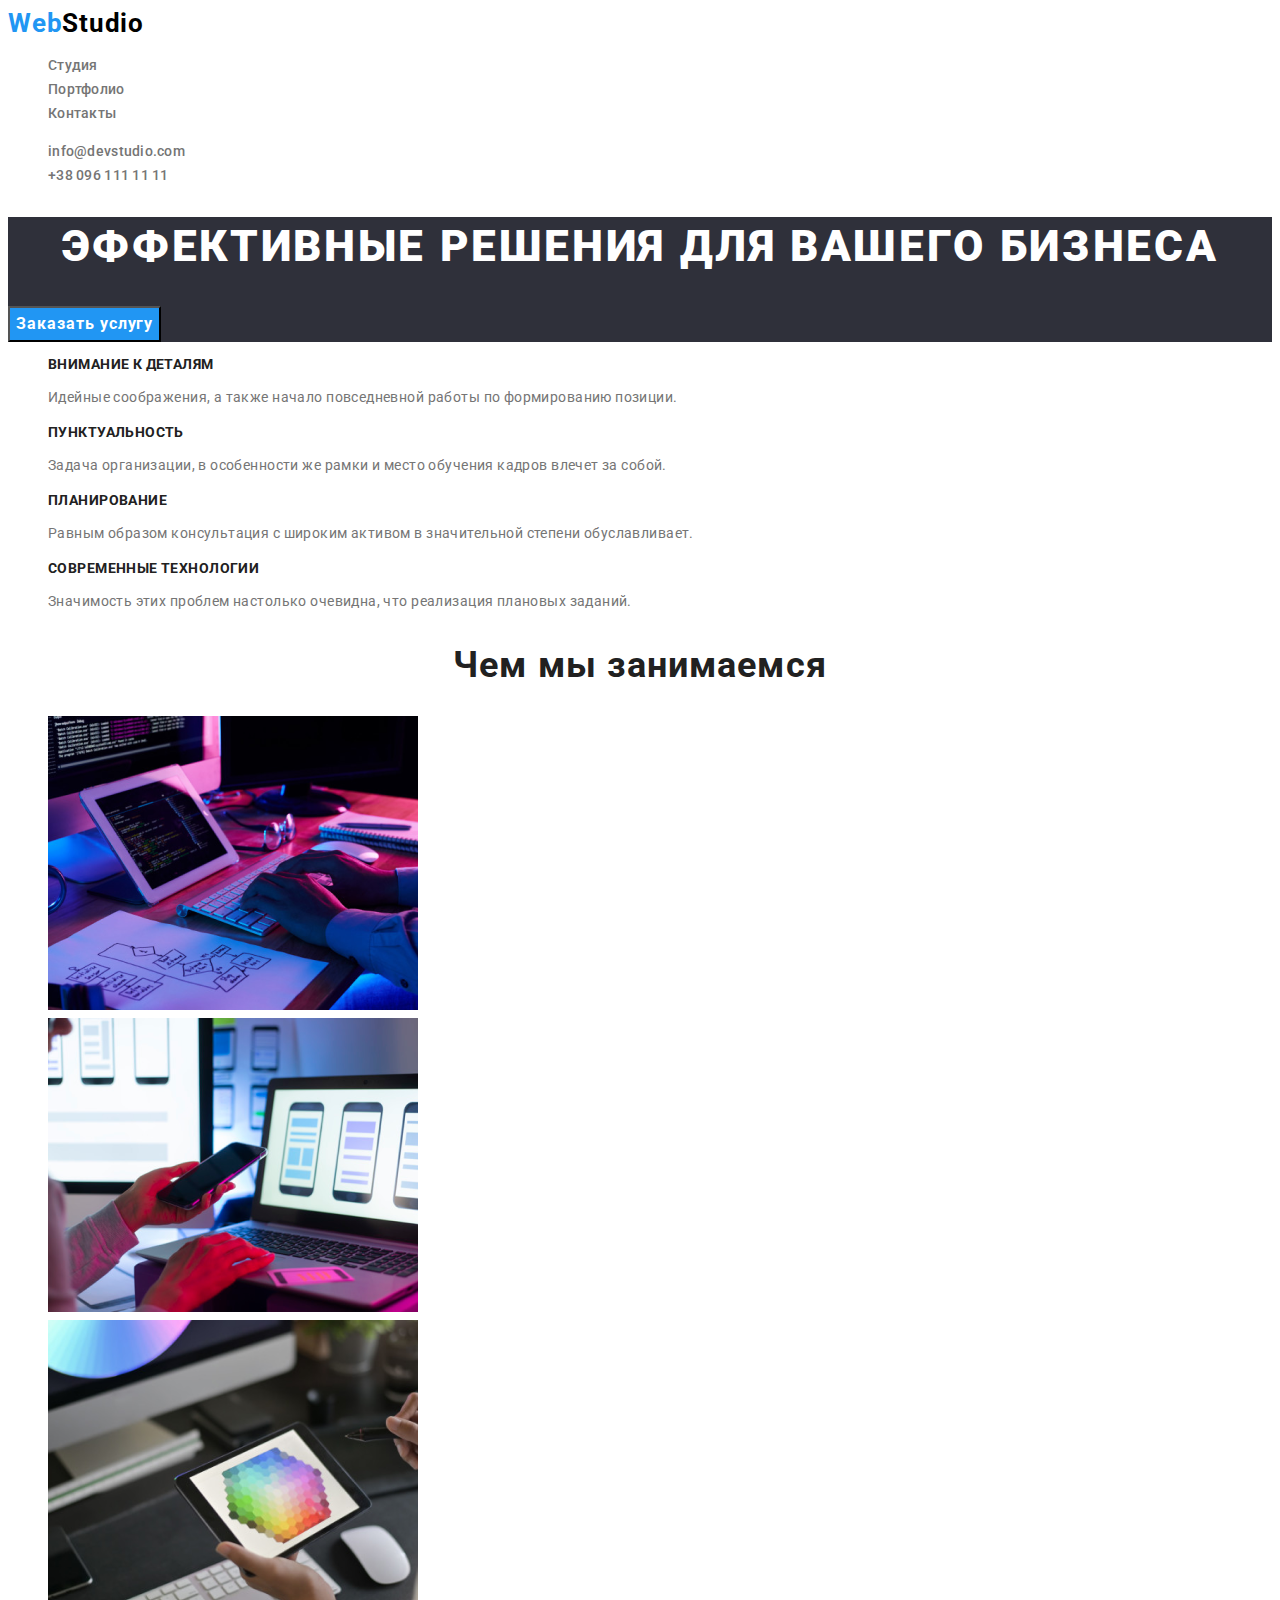
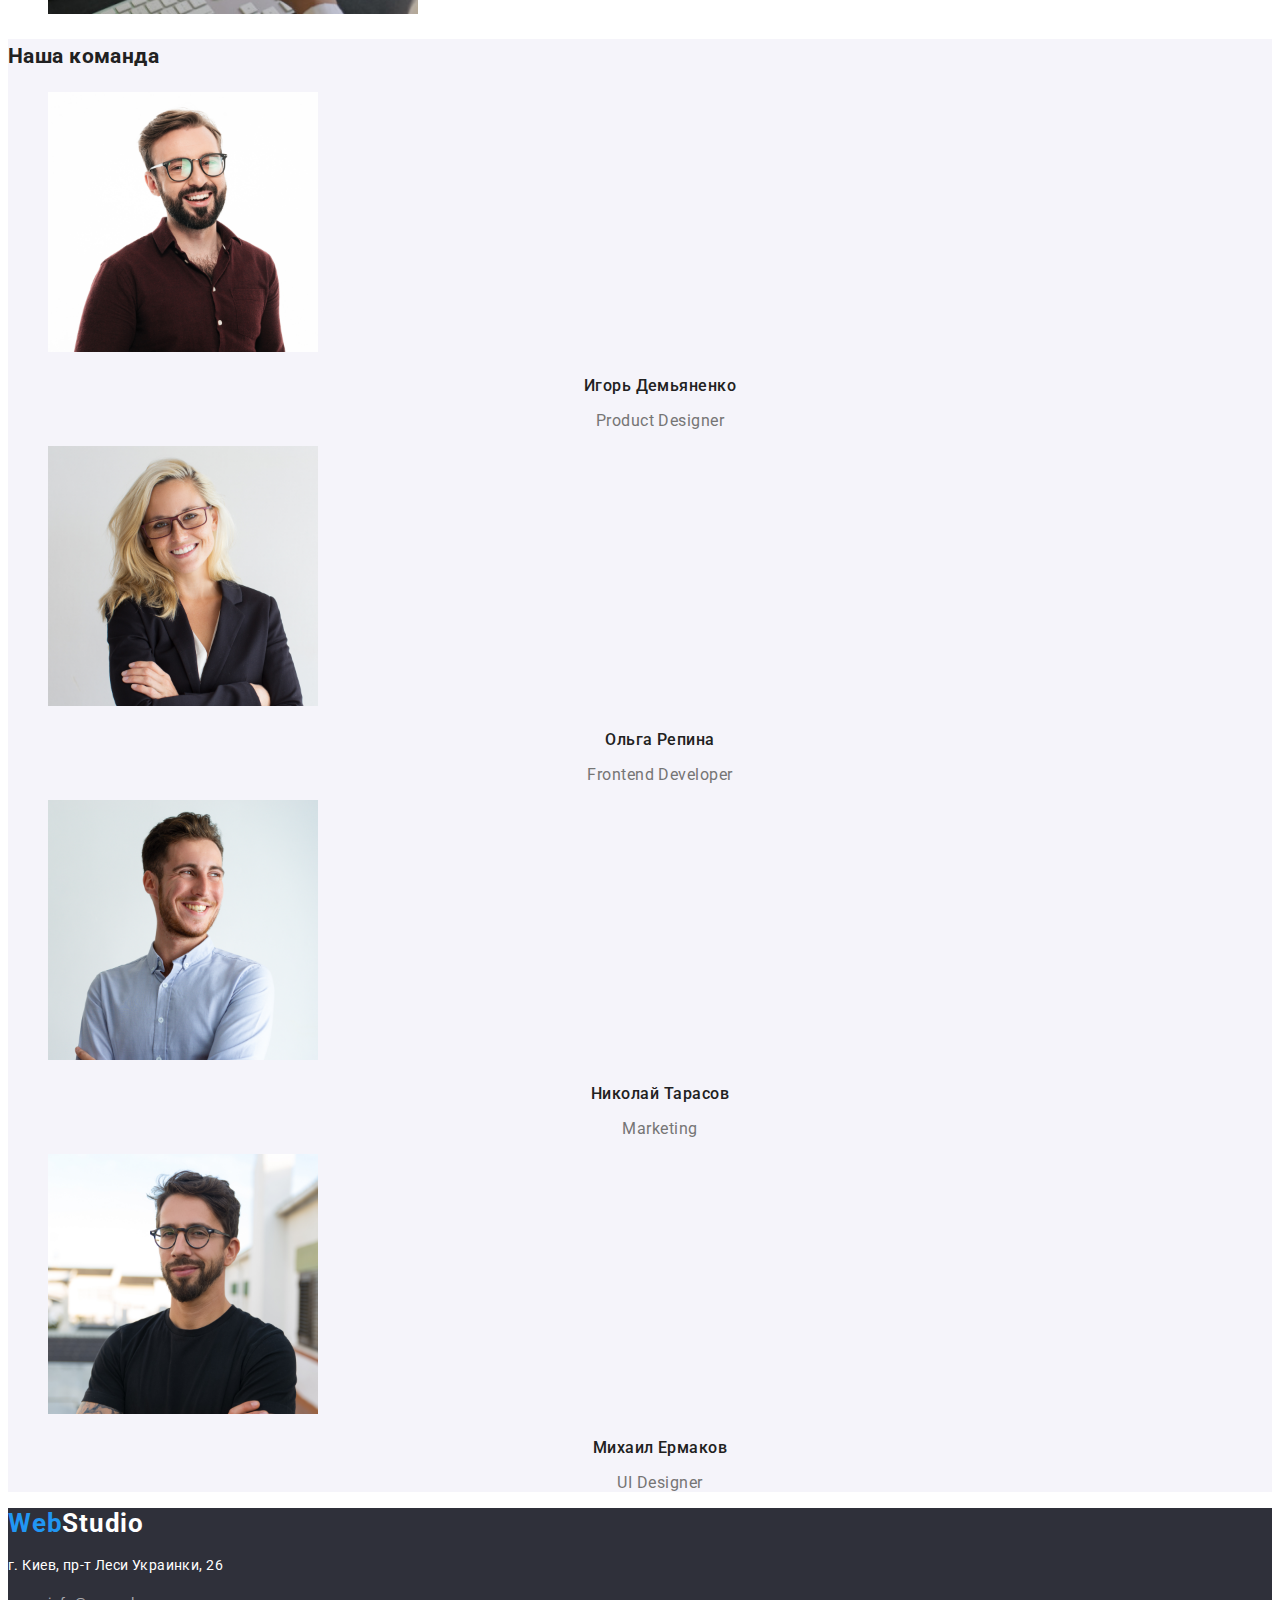
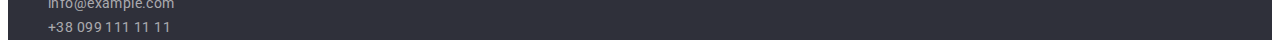
==== index.html @ 18f76f17 "save" ====
<!DOCTYPE html>
<html lang="ru">
<head>
    <meta charset="UTF-8">
    <meta http-equiv="X-UA-Compatible" content="IE=edge">
    <meta name="viewport" content="width=device-width, initial-scale=1.0">
    <title>Document</title>
    <!--Шрифты-->
    <link rel="preconnect" href="https://fonts.googleapis.com">
    <link rel="preconnect" href="https://fonts.gstatic.com" crossorigin>
    <link href="https://fonts.googleapis.com/css2?family=Raleway:wght@500&family=Roboto:wght@400;500;700;900&display=swap"
        rel="stylesheet">
    <!-- Конец шрифтов -->


    <!--Кастомные стили-->
    <link rel="stylesheet" href="./css/styles.css">
</head>

<body>

    <!--Шапка сайта-->
    <header class="header">
 <nav class="header-nav">
     <a class="header-logo link" href="./index.html">Web<span class="logo">Studio</span></a>

<ul class="header-list list header-color">
    <li class="current"><a class="header-link link" href="./index.html" >Студия</a></li>
    <li class=""><a class="header-link link" href="./portfolio.html">Портфолио</a></li>
    <li class=""><a class="header-link link" href="./index.html">Контакты</a></li>
 </ul>
</nav>

<ul class="header-group list">
     <li class=""><a class="header-link link" href="mailto:info@devstudio.com">info@devstudio.com</a></li>
     <li class=""><a class="header-contact link" href="tel:+380961111111">+38 096 111 11 11</a></li>
</ul>

    </header>



    <main>
        <!--Герой-->
<section class="hero">
    <h1 class="uppertitle">Эффективные решения для вашего бизнеса</h1>
    <button class="hero-btn btn" type="button">Заказать услугу</button>
      
</section>

    <!--Преимущества-->
<section class="benefits">
    <h2 class="hidden">Преимущества</h2>
    <ul class="list">
    
        <li>
        <h3 class="benefits-about">Внимание к деталям</h3>
                <p class="benefits-description">Идейные соображения, а также начало повседневной работы по формированию позиции.</p>
        
        </li>

        <li>
        <h3 class="benefits-about">Пунктуальность</h3>

            <p class="benefits-description">Задача организации, в особенности же рамки и место обучения кадров влечет за собой.</p>

        </li>
    
        <li>
        <h3 class="benefits-about">Планирование</h3>
        <p class="benefits-description">Равным образом консультация с широким активом в значительной степени обуславливает.</p>
    </li>

    <li>
        <h3 class="benefits-about">Современные технологии</h3>
        <p class="benefits-description">Значимость этих проблем настолько очевидна, что реализация плановых заданий.</p>
    </li>
    </ul>
</section>

<!--Чем занимаются-->
<section class="about">
    <h2 class="about-us">Чем мы занимаемся</h2>

<ul class="list"> 
    <li>
        <img class="about-img" src="./images/foto1maket1.png" alt="человек печатает" width="370">
        
    </li>
    <li>
        <img class="about-img" src="./images/foto2maket1.png" alt="рука с телефоном" width="370">
    </li>
    <li>
        <img class="about-img" src="./images/foto3maket1.png" alt="планшет" width="370">
    </li>
</ul>

</section>

<!--Команда-->
<section class="team">
    <h2 class="team-us">Наша команда</h2>

    <ul class="list">
        <li>
            <img class="team-img" src="./images/team1maket1.png" alt="мужчина в коричневой рубашке" width="270">
        <h3 class="team-employees" >Игорь Демьяненко</h3>
        <p class="place-work" lang="en">Product Designer</p>
        </li>

        <li>
            <img class="team-img" src="./images/team2maket1.png" alt="женщина в очках" width="270">
        <h3 class="team-employees" >Ольга Репина</h3>
        <p class="place-work" lang="en">Frontend Developer</p>
        </li>

        <li>
            <img class="team-img" src="./images/team3maket1.png" alt="мужчина в светлой рубашке" width="270">
        <h3 class="team-employees" >Николай Тарасов</h3>
        <p class="place-work" lang="en">Marketing</p>
        </li>

        <li>
            <img class="team-img" src="./images/team4maket1.png" alt="мужчина в черной футболке" width="270">
        <h3 class="team-employees" >Михаил Ермаков</h3>
         <p class="place-work" lang="en">UI Designer</p>
    </li>
    </ul>
</section>
    </main>


<!--Футер-->
<footer class="footer">

    <a class="footer-logo link" href="./index.html">Web<span class="footer-logo-ft">Studio</span></a>

    <address>
        <p class="address">г. Киев, пр-т Леси Украинки, 26</p>

    <ul class="list footer-contact">
    
        <li><a class="link link-footer" href="mailto:info@example.com">info@example.com</a></li>
        <li><a class="link link-footer" href="tel:+380991111111">+38 099 111 11 11</a></li>
    
    </ul>
    </address>

</footer>

</body>
</html>
---- css/styles.css ----
:root {
    /* fonts */
    --main-font: "Roboto";
    --secondary-font: "Raleway";

    /* text colors */
    --accent-txt-color: #2196F3;
    --header-color: #212121;
    --main-color-btn: #F5F4FA;
    --card-text: #757575;
    --bg-color: #2F303A;
    --color-light: #FFFFFF;


    /* bg-colors */

    /* others */
}



body {
    font-family: "Roboto", "Raleway", sans-serif;
    font-size: 14px;
    line-height: 1.71;
    letter-spacing: 0.03em;
    
}

/* common styles start */
    .link {
        text-decoration: none;

    }

    .list {
        list-style: none;
    }

/* common sryles end */

/* Header section */

   

.header-link {
    font-weight: 500;
    font-size: 14px;
    line-height: 1.14;
    letter-spacing: 0.02em;
    color: var(--card-text);
}
    .header-link:hover,
    .header-link:focus {
        color: var(--accent-txt-color);
    }

    .header-contact {
        font-weight: 500;
        font-size: 14px;
        line-height: 1,14;
        letter-spacing: 0.02em;
        color: var(--card-text);
    }

    .header-logo {
        font-weight: 700;
            font-size: 26px;
            line-height: 1.19;
            letter-spacing: 0.03em;
            color: var(--accent-txt-color);
    }

        .logo {
            color: #000000;
        }

        
        .current:hover {
            
                color: var(--accent-txt-color);

        }

         .header-color {
            color: var(--header-color);
        }



/* Hero section */
    .hero {
        background-color: var(--bg-color);
    }

    .hidden {
        display: none;
    }


    .hero-btn {
        font-family: inherit;
        font-weight: 700;
        font-size: 16px;
        line-height: 1.87;
        letter-spacing: 0.06em;
        color: var(--color-light);
        background-color: var(--accent-txt-color);
        
    }

    .button-list {
        font-family: inherit;
        font-weight: 500;
        font-size: 16px;
        line-height: 1.62;
        text-align: left;
        letter-spacing: 0.03em;
        color: var(--card-text);

        cursor: pointer;
    }

    .button-list:hover,
    .button-list:focus {
        background-color: var(--card-text);
        color: var(--accent-txt-color);

    }


    .card-title {
        font-weight: 700;
        font-size: 18px;
        line-height: 2;
        letter-spacing: 0.06em;
        
        color: var(--header-color);
    }
    
        .card-text {
            font-weight: 400;
                font-size: 16px;
                line-height: 1.89;
                letter-spacing: 0.03em;
            
                color: var(--card-text);
        }

    .uppertitle {
      font-weight: 900;
      font-size: 44px;
      line-height: 1.36;
      text-align: center;
      letter-spacing: 0.06em;
      text-transform: uppercase;
      color: var(--color-light);
  }

    .btn:hover,
    .btn:focus{
        
        background-color: #188CE8;
    }


    .benefits-about {
            font-weight: 700;
            font-size: 14px;
            line-height: 16px;
            letter-spacing: 0.03em;
            text-transform: uppercase;
        
            color: var(--header-color);
    }

    .benefits-description {
            font-weight: 400;
            font-size: 14px;
            line-height: 1.71;
            letter-spacing: 0.03em;
            color: var(--card-text);
    }

    .about-us {
            font-weight: 700;
            font-size: 36px;
            line-height: 1.17;
            text-align: center;
            letter-spacing: 0.03em;
            color: var(--header-color);
    }
  

    .team {
        background: var(--main-color-btn);
    }

        .team-us {
             color: var(--header-color);
        }

        .team-employees {
            font-weight: 500;
            font-size: 16px;
            line-height: 1.19;
            text-align: center;
            letter-spacing: 0.03em;

            color: var(--header-color);
        }


            .place-work {
                
                font-weight: 400;
                font-size: 16px;
                line-height: 1.19;
                text-align: center;
                letter-spacing: 0.03em;

                color:var(--card-text);
            }




    .footer {
        background-color: var(--bg-color);
    }

    .footer-logo {
        font-weight: 700;
        font-size: 26px;
        line-height: 1.19;
        letter-spacing: 0.03em;
        color: var(--accent-txt-color);
    }
     
     .link:hover,
     .link:focus {
        color: var(--accent-txt-color);
     }

     .footer-logo-ft {
        color: var(--color-light);
     }

     .address {
        font-style: normal;
        font-weight: 400;
        font-size: 14px;
        line-height: 1.71;
        letter-spacing: 0.03em;
        color: var(--color-light);
     }

     .link-footer {
        font-style: normal;
        font-weight: 400;
        font-size: 14px;
        line-height: 1.71;
        letter-spacing: 0.03em;
        color: rgba(255, 255, 255, 0.6);

     }
    
     .footer-contact {
            text-decoration: none;
     }
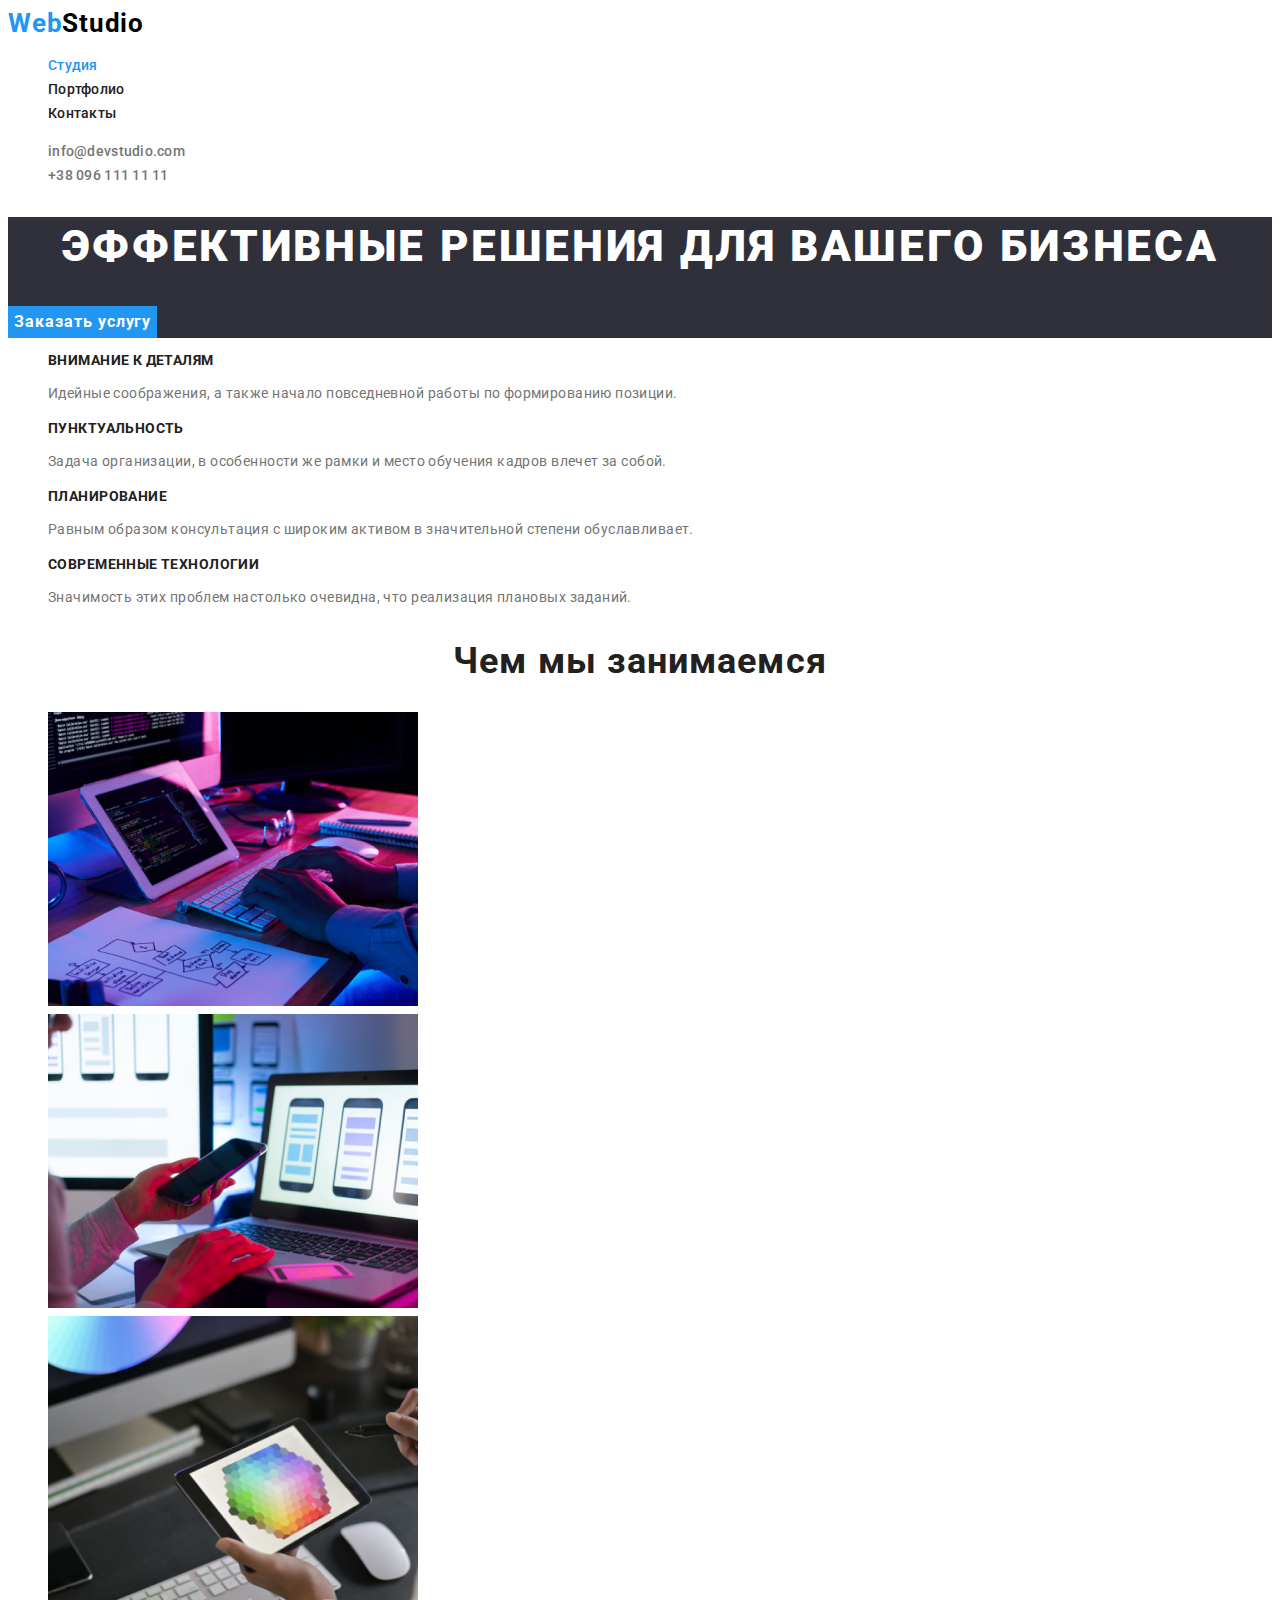
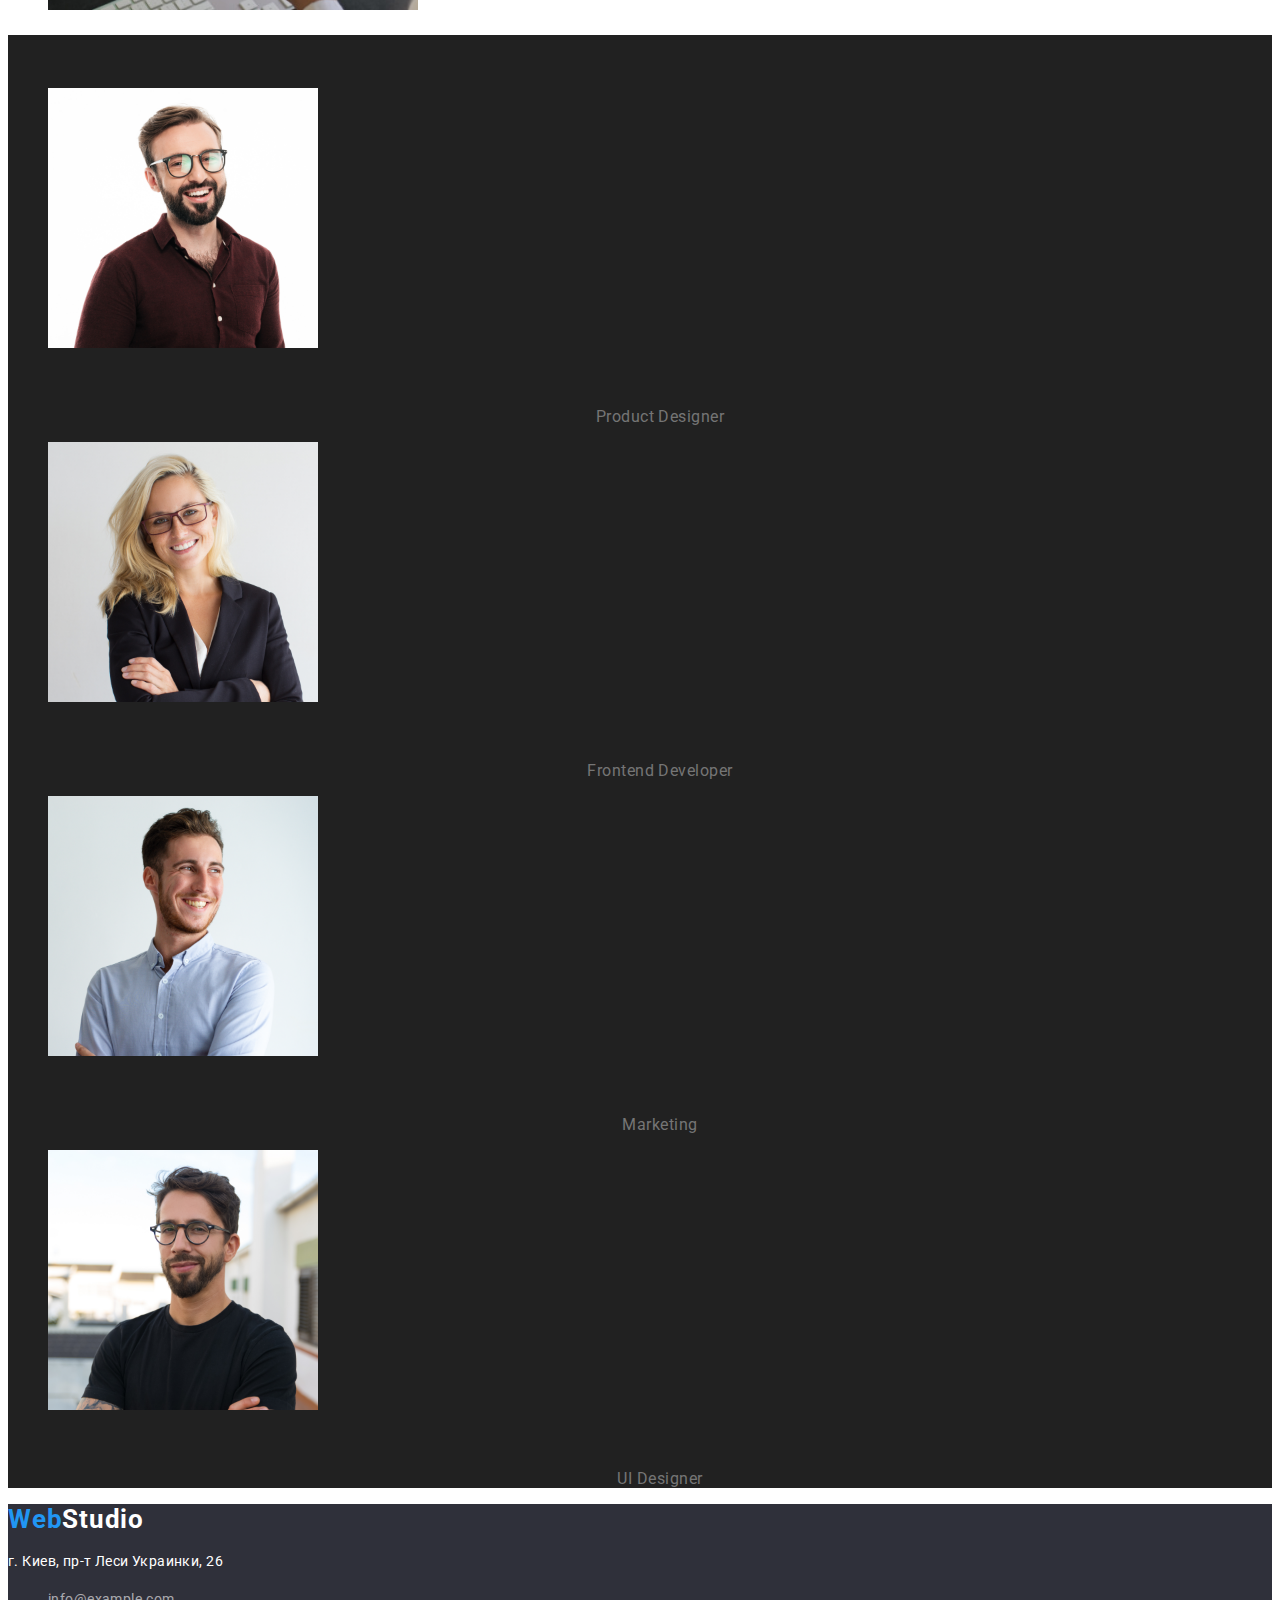
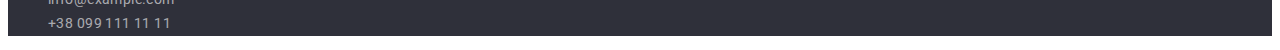
==== commit 06ef573b: "update portfolio file" ====
--- a/index.html
+++ b/index.html
@@ -25,15 +25,15 @@
      <a class="header-logo link" href="./index.html">Web<span class="logo">Studio</span></a>
 
 <ul class="header-list list header-color">
-    <li class="current"><a class="header-link link" href="./index.html" >Студия</a></li>
-    <li class=""><a class="header-link link" href="./portfolio.html">Портфолио</a></li>
-    <li class=""><a class="header-link link" href="./index.html">Контакты</a></li>
+    <li class=""><a class="nav-link link current" href="./index.html" >Студия</a></li>
+    <li class=""><a class="nav-link link" href="./portfolio.html">Портфолио</a></li>
+    <li class=""><a class="nav-link link" href="./index.html">Контакты</a></li>
  </ul>
 </nav>
 
 <ul class="header-group list">
      <li class=""><a class="header-link link" href="mailto:info@devstudio.com">info@devstudio.com</a></li>
-     <li class=""><a class="header-contact link" href="tel:+380961111111">+38 096 111 11 11</a></li>
+     <li class=""><a class="header-link link" href="tel:+380961111111">+38 096 111 11 11</a></li>
 </ul>
 
     </header>
--- a/css/styles.css
+++ b/css/styles.css
@@ -5,8 +5,7 @@
 
     /* text colors */
     --accent-txt-color: #2196F3;
-    --header-color: #212121;
-    --main-color-btn: #F5F4FA;
+    --main-color-btn: #212121;
     --card-text: #757575;
     --bg-color: #2F303A;
     --color-light: #FFFFFF;
@@ -41,15 +40,29 @@
 
 /* Header section */
 
-   
-
-.header-link {
+
+
+
+.link {
     font-weight: 500;
     font-size: 14px;
     line-height: 1.14;
     letter-spacing: 0.02em;
-    color: var(--card-text);
-}
+}
+
+ .header-link {
+     color: var(--card-text);
+}
+
+    .nav-link {
+        color: var(--main-color-btn);
+    }
+
+          .current {
+              color: var(--accent-txt-color);
+    
+          }
+
     .header-link:hover,
     .header-link:focus {
         color: var(--accent-txt-color);
@@ -75,15 +88,10 @@
             color: #000000;
         }
 
-        
-        .current:hover {
-            
-                color: var(--accent-txt-color);
-
-        }
-
-         .header-color {
-            color: var(--header-color);
+     
+
+         .main-color-btn {
+            color: var(--main-color-btn);
         }
 
 
@@ -116,15 +124,26 @@
         line-height: 1.62;
         text-align: left;
         letter-spacing: 0.03em;
-        color: var(--card-text);
+        color: var(--main-color-btn);
 
         cursor: pointer;
     }
-
+    
+
+         ul {
+            list-style: none;
+    }
+
+
+        button {
+            cursor: pointer;
+            border: none;
+    }
+    .button-list.current,
     .button-list:hover,
     .button-list:focus {
-        background-color: var(--card-text);
-        color: var(--accent-txt-color);
+        background-color: var(--accent-txt-color);
+        color: var(--color-light);
 
     }
 
@@ -135,7 +154,7 @@
         line-height: 2;
         letter-spacing: 0.06em;
         
-        color: var(--header-color);
+        color: var(--main-color-btn);
     }
     
         .card-text {
@@ -171,7 +190,7 @@
             letter-spacing: 0.03em;
             text-transform: uppercase;
         
-            color: var(--header-color);
+            color: var(--main-color-btn);
     }
 
     .benefits-description {
@@ -188,7 +207,7 @@
             line-height: 1.17;
             text-align: center;
             letter-spacing: 0.03em;
-            color: var(--header-color);
+            color: var(--main-color-btn);
     }
   
 
@@ -197,7 +216,7 @@
     }
 
         .team-us {
-             color: var(--header-color);
+             color: var(--main-color-btn);
         }
 
         .team-employees {
@@ -207,7 +226,7 @@
             text-align: center;
             letter-spacing: 0.03em;
 
-            color: var(--header-color);
+            color: var(--main-color-btn);
         }
 
 
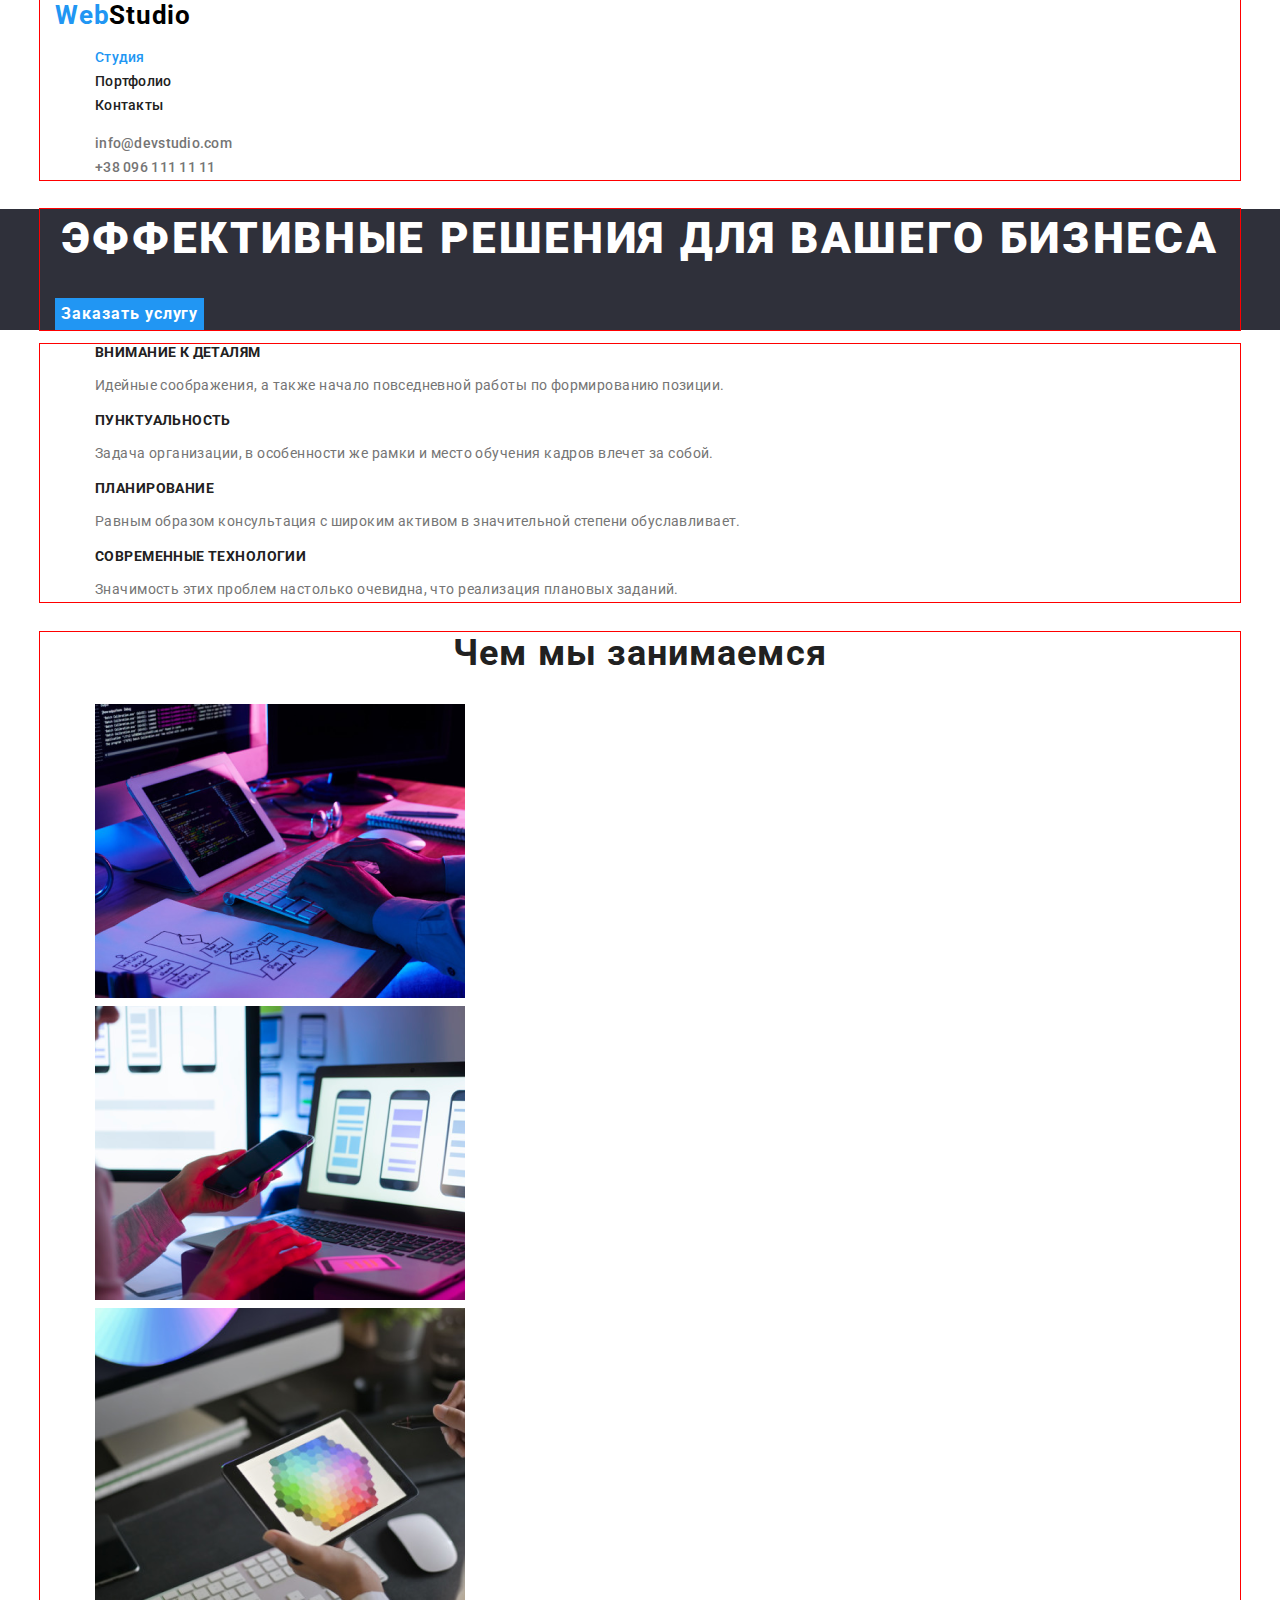
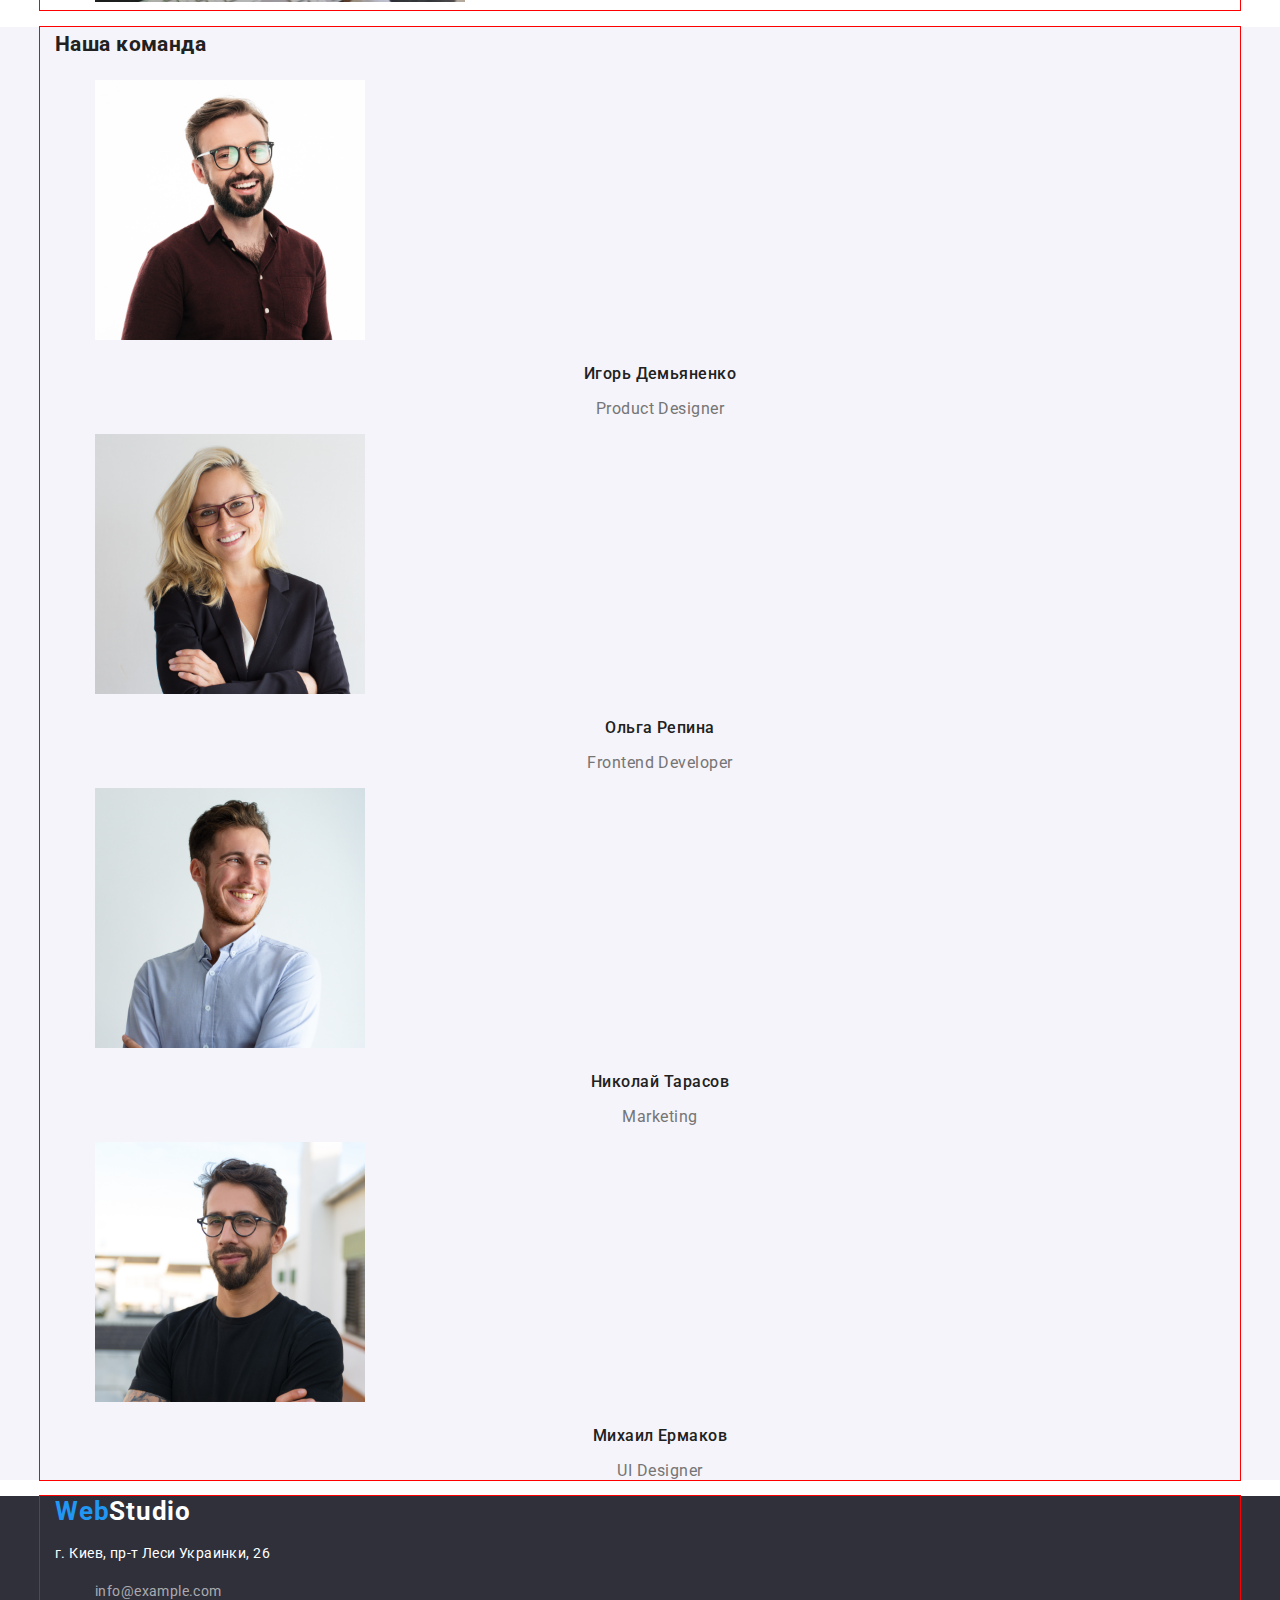
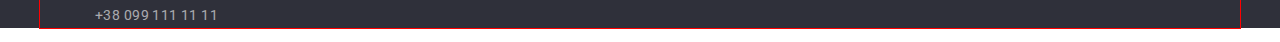
==== commit 3eecba5d: "save" ====
--- a/index.html
+++ b/index.html
@@ -12,6 +12,10 @@
         rel="stylesheet">
     <!-- Конец шрифтов -->
 
+    <!-- Normalize styles старт -->
+    <link rel="stylesheet" href="https://cdn.jsdelivr.net/npm/modern-normalize@1.1.0/modern-normalize.min.css">
+    <!-- Normalize styles конец -->
+
 
     <!--Кастомные стили-->
     <link rel="stylesheet" href="./css/styles.css">
@@ -21,6 +25,7 @@
 
     <!--Шапка сайта-->
     <header class="header">
+        <div class="container">
  <nav class="header-nav">
      <a class="header-logo link" href="./index.html">Web<span class="logo">Studio</span></a>
 
@@ -35,7 +40,7 @@
      <li class=""><a class="header-link link" href="mailto:info@devstudio.com">info@devstudio.com</a></li>
      <li class=""><a class="header-link link" href="tel:+380961111111">+38 096 111 11 11</a></li>
 </ul>
-
+        </div>
     </header>
 
 
@@ -43,13 +48,15 @@
     <main>
         <!--Герой-->
 <section class="hero">
+    <div class="container">
     <h1 class="uppertitle">Эффективные решения для вашего бизнеса</h1>
     <button class="hero-btn btn" type="button">Заказать услугу</button>
-      
+    </div>
 </section>
 
     <!--Преимущества-->
 <section class="benefits">
+    <div class="container">
     <h2 class="hidden">Преимущества</h2>
     <ul class="list">
     
@@ -76,10 +83,12 @@
         <p class="benefits-description">Значимость этих проблем настолько очевидна, что реализация плановых заданий.</p>
     </li>
     </ul>
+    </div>
 </section>
 
 <!--Чем занимаются-->
 <section class="about">
+    <div class="container">
     <h2 class="about-us">Чем мы занимаемся</h2>
 
 <ul class="list"> 
@@ -94,11 +103,12 @@
         <img class="about-img" src="./images/foto3maket1.png" alt="планшет" width="370">
     </li>
 </ul>
-
+    </div>
 </section>
 
 <!--Команда-->
 <section class="team">
+    <div class="container">
     <h2 class="team-us">Наша команда</h2>
 
     <ul class="list">
@@ -126,13 +136,14 @@
          <p class="place-work" lang="en">UI Designer</p>
     </li>
     </ul>
+    </div>
 </section>
     </main>
 
 
 <!--Футер-->
-<footer class="footer">
-
+    <footer class="footer">
+    <div class="container">
     <a class="footer-logo link" href="./index.html">Web<span class="footer-logo-ft">Studio</span></a>
 
     <address>
@@ -145,7 +156,7 @@
     
     </ul>
     </address>
-
+</div>
 </footer>
 
 </body>
--- a/css/styles.css
+++ b/css/styles.css
@@ -40,7 +40,16 @@
 
 /* Header section */
 
-
+.container {
+    width: 1200px;
+    padding-left: 15px;
+    padding-right: 15px;
+    margin-left: auto;
+    margin-right: auto;
+
+    outline: 1px solid red;
+
+}
 
 
 .link {
@@ -212,7 +221,7 @@
   
 
     .team {
-        background: var(--main-color-btn);
+        background: #F5F4FA;
     }
 
         .team-us {
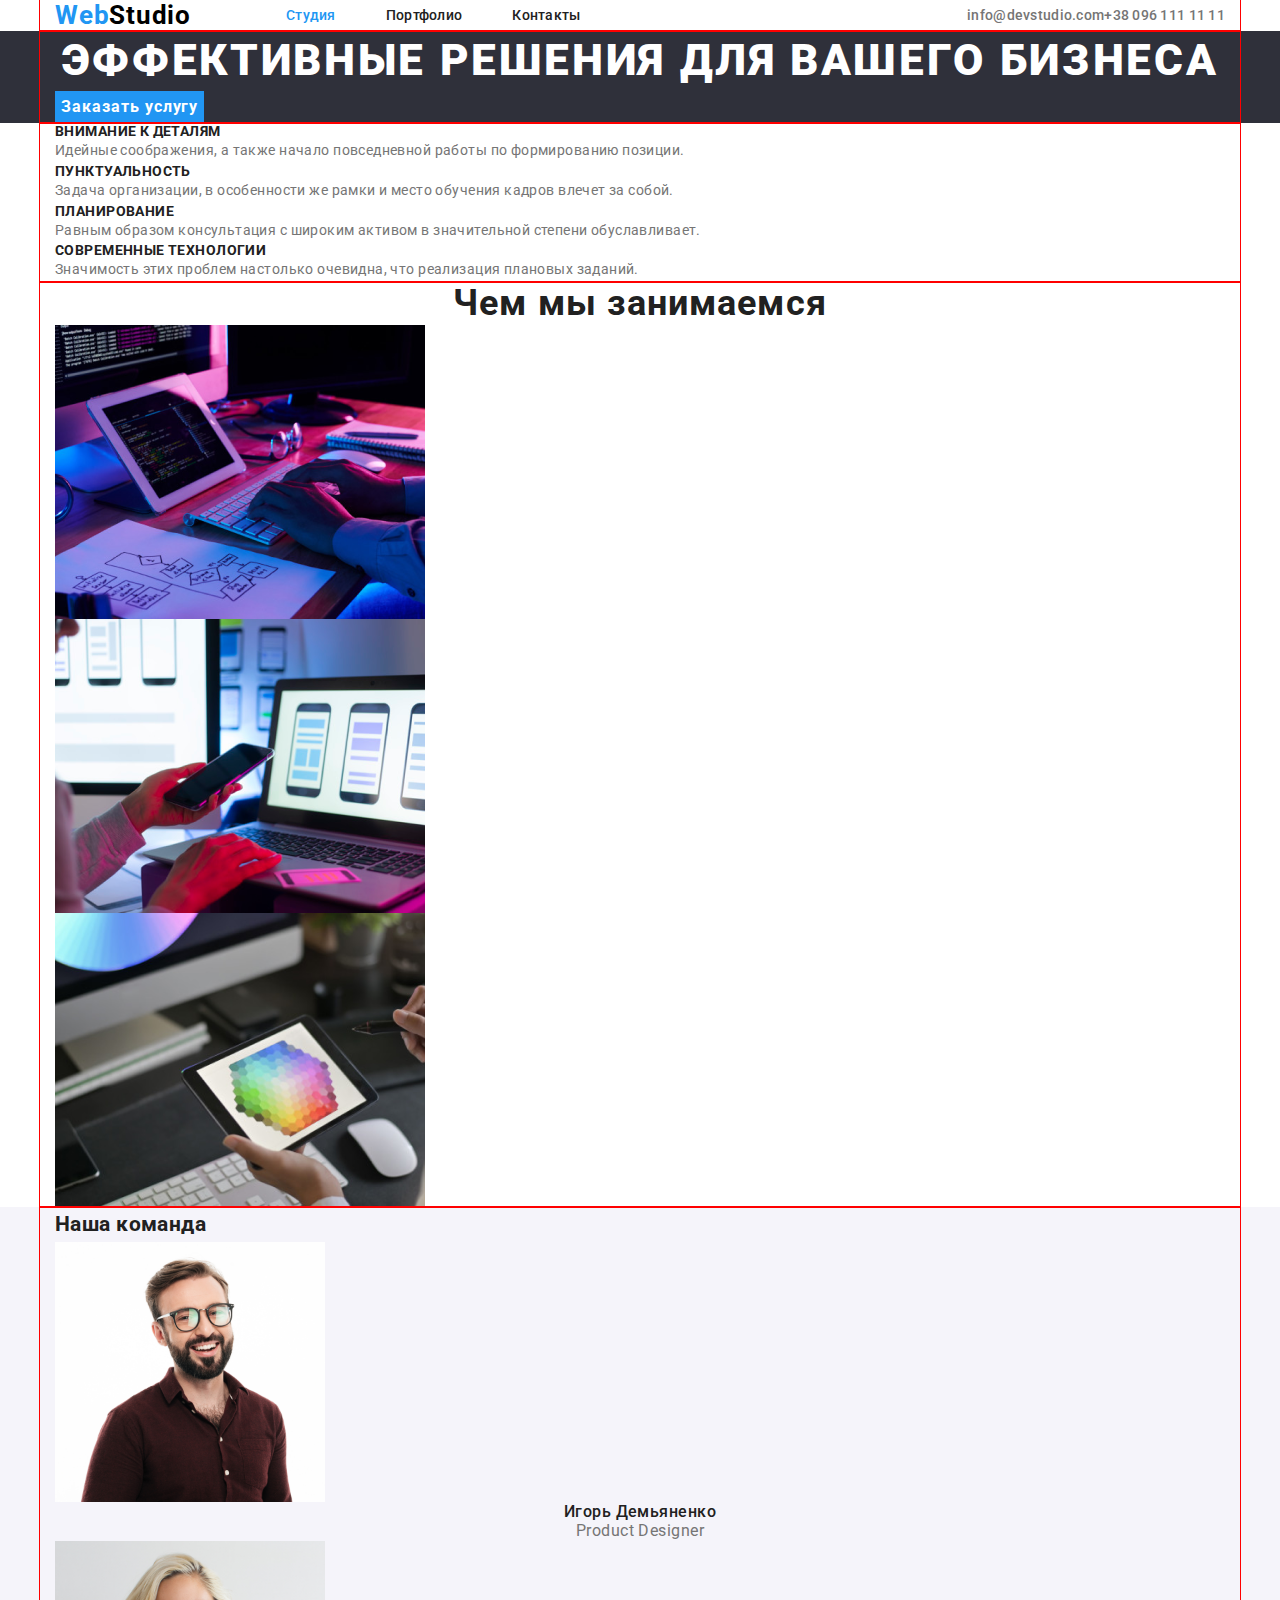
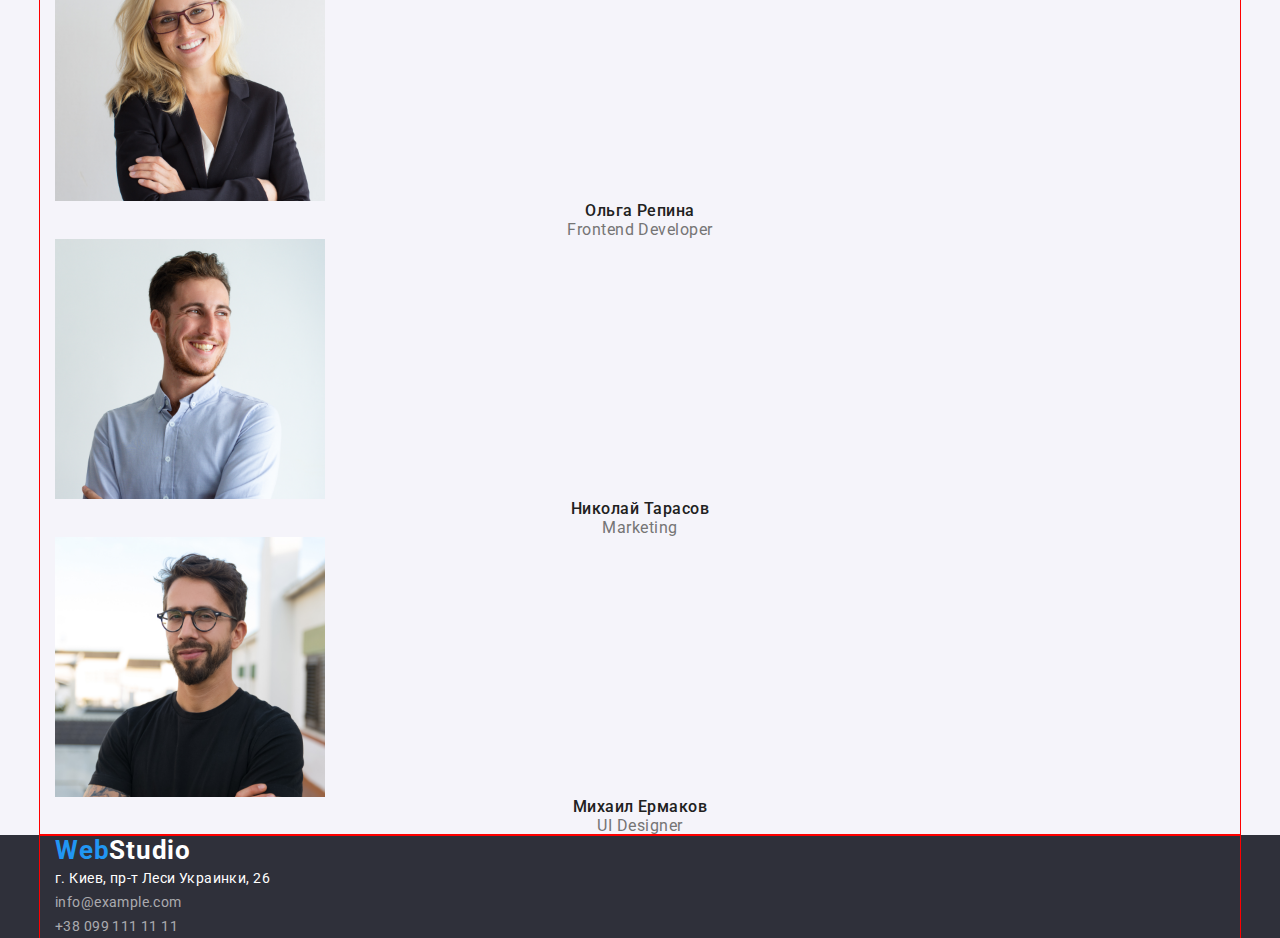
==== commit 4b788cbd: "save" ====
--- a/index.html
+++ b/index.html
@@ -24,19 +24,20 @@
 <body>
 
     <!--Шапка сайта-->
+    
     <header class="header">
-        <div class="container">
- <nav class="header-nav">
+        <div class="container header-container">
+ <nav class="header-container">
      <a class="header-logo link" href="./index.html">Web<span class="logo">Studio</span></a>
 
 <ul class="header-list list header-color">
-    <li class=""><a class="nav-link link current" href="./index.html" >Студия</a></li>
-    <li class=""><a class="nav-link link" href="./portfolio.html">Портфолио</a></li>
-    <li class=""><a class="nav-link link" href="./index.html">Контакты</a></li>
+    <li class="header-list-item"><a class="nav-link link current" href="./index.html" >Студия</a></li>
+    <li class="header-list-item"><a class="nav-link link" href="./portfolio.html">Портфолио</a></li>
+    <li class="header-list-item"><a class="nav-link link" href="./index.html">Контакты</a></li>
  </ul>
 </nav>
 
-<ul class="header-group list">
+<ul class="header-list header-contact list">
      <li class=""><a class="header-link link" href="mailto:info@devstudio.com">info@devstudio.com</a></li>
      <li class=""><a class="header-link link" href="tel:+380961111111">+38 096 111 11 11</a></li>
 </ul>
--- a/css/styles.css
+++ b/css/styles.css
@@ -26,14 +26,34 @@
     
 }
 
+
+/* reset */
+h1,
+h2,
+h3,
+h4,
+p {
+    margin: 0;
+}
+
+img {
+    display: block;
+    max-width: 100%;
+    height: auto;
+}
+
+
 /* common styles start */
     .link {
         text-decoration: none;
 
+
     }
 
     .list {
         list-style: none;
+        margin: 0;
+        padding: 0;
     }
 
 /* common sryles end */
@@ -62,6 +82,29 @@
  .header-link {
      color: var(--card-text);
 }
+
+.header-container {
+    display: flex;
+    align-items: center;
+}
+
+
+.header-list {
+    display: flex;
+}
+
+.header-contact {
+    margin-left: auto
+}
+
+.header-logo {
+    margin-right: 95px;
+}
+
+    .header-list-item:not(:last-child) {
+        margin-right: 50px;
+}
+
 
     .nav-link {
         color: var(--main-color-btn);
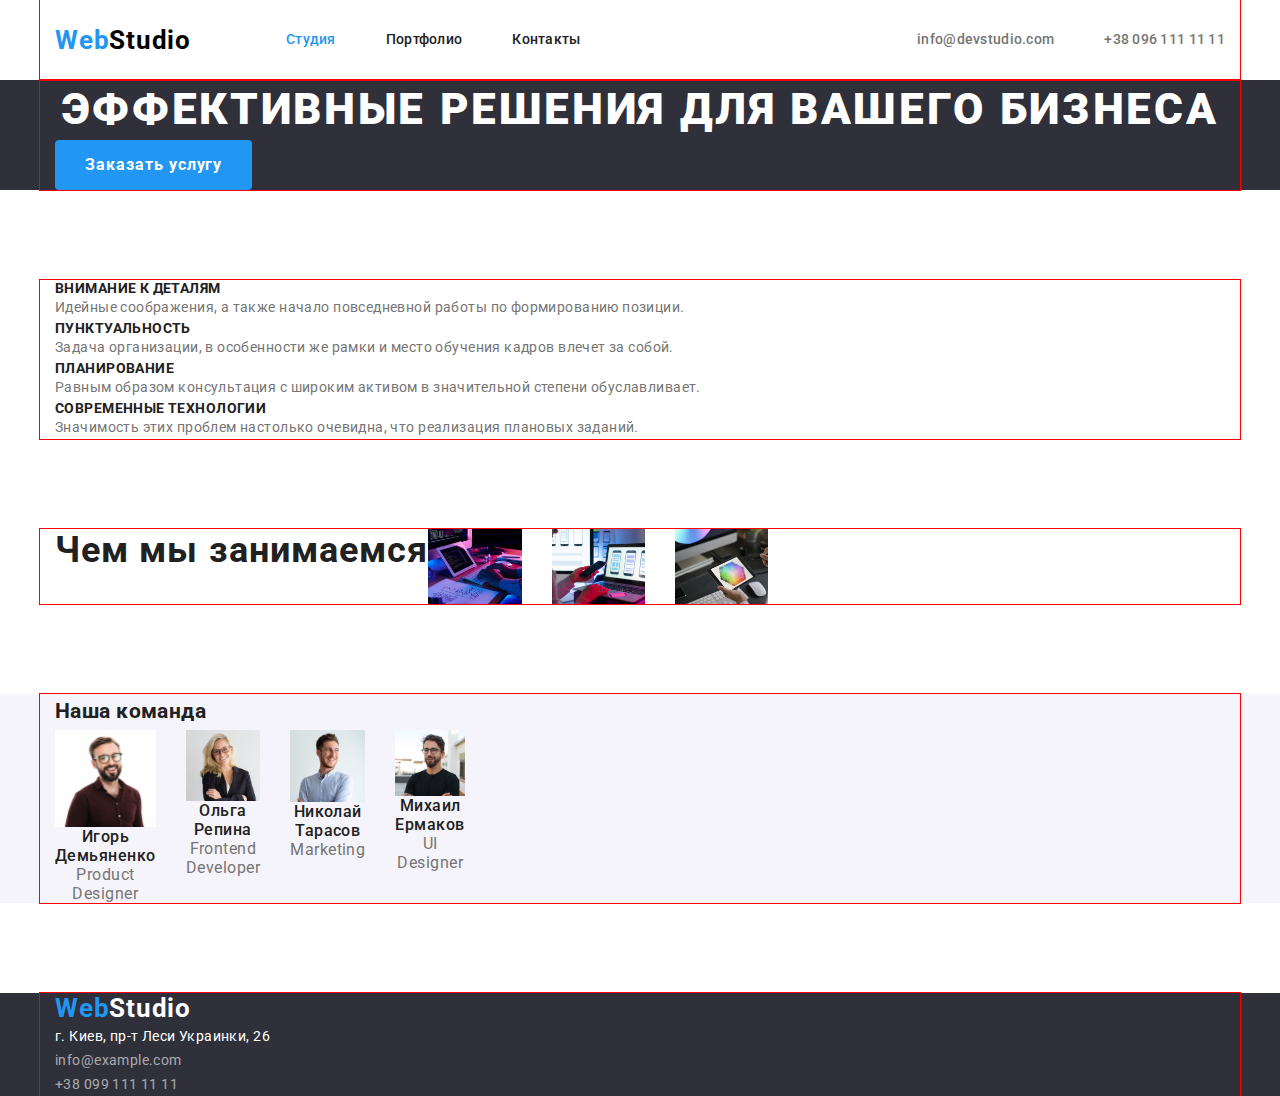
==== commit e44efc3f: "save" ====
--- a/index.html
+++ b/index.html
@@ -56,30 +56,30 @@
 </section>
 
     <!--Преимущества-->
-<section class="benefits">
+<section class="benefits benefits-services section-distance">
     <div class="container">
     <h2 class="hidden">Преимущества</h2>
     <ul class="list">
     
-        <li>
+        <li class="benefits-info">
         <h3 class="benefits-about">Внимание к деталям</h3>
                 <p class="benefits-description">Идейные соображения, а также начало повседневной работы по формированию позиции.</p>
         
         </li>
 
-        <li>
+        <li class="benefits-info">
         <h3 class="benefits-about">Пунктуальность</h3>
 
             <p class="benefits-description">Задача организации, в особенности же рамки и место обучения кадров влечет за собой.</p>
 
         </li>
     
-        <li>
+        <li class="benefits-info">
         <h3 class="benefits-about">Планирование</h3>
         <p class="benefits-description">Равным образом консультация с широким активом в значительной степени обуславливает.</p>
     </li>
 
-    <li>
+    <li class="benefits-info">
         <h3 class="benefits-about">Современные технологии</h3>
         <p class="benefits-description">Значимость этих проблем настолько очевидна, что реализация плановых заданий.</p>
     </li>
@@ -88,50 +88,50 @@
 </section>
 
 <!--Чем занимаются-->
-<section class="about">
-    <div class="container">
+<section class="about section-distance">
+    <div class="container about-container">
     <h2 class="about-us">Чем мы занимаемся</h2>
 
-<ul class="list"> 
-    <li>
-        <img class="about-img" src="./images/foto1maket1.png" alt="человек печатает" width="370">
+<ul class="list about-img"> 
+    <li class="card-img">
+        <img src="./images/foto1maket1.png" alt="человек печатает" width="370">
         
     </li>
-    <li>
-        <img class="about-img" src="./images/foto2maket1.png" alt="рука с телефоном" width="370">
+    <li class="card-img">
+        <img src="./images/foto2maket1.png" alt="рука с телефоном" width="370">
     </li>
-    <li>
-        <img class="about-img" src="./images/foto3maket1.png" alt="планшет" width="370">
+    <li class="card-img">
+        <img src="./images/foto3maket1.png" alt="планшет" width="370">
     </li>
 </ul>
     </div>
 </section>
 
 <!--Команда-->
-<section class="team">
+<section class="team section-distance">
     <div class="container">
     <h2 class="team-us">Наша команда</h2>
 
-    <ul class="list">
-        <li>
+    <ul class="list about-img">
+        <li class="team-item">
             <img class="team-img" src="./images/team1maket1.png" alt="мужчина в коричневой рубашке" width="270">
         <h3 class="team-employees" >Игорь Демьяненко</h3>
         <p class="place-work" lang="en">Product Designer</p>
         </li>
 
-        <li>
+        <li class="team-item">
             <img class="team-img" src="./images/team2maket1.png" alt="женщина в очках" width="270">
         <h3 class="team-employees" >Ольга Репина</h3>
         <p class="place-work" lang="en">Frontend Developer</p>
         </li>
 
-        <li>
+        <li class="team-item">
             <img class="team-img" src="./images/team3maket1.png" alt="мужчина в светлой рубашке" width="270">
         <h3 class="team-employees" >Николай Тарасов</h3>
         <p class="place-work" lang="en">Marketing</p>
         </li>
 
-        <li>
+        <li class="team-item">
             <img class="team-img" src="./images/team4maket1.png" alt="мужчина в черной футболке" width="270">
         <h3 class="team-employees" >Михаил Ермаков</h3>
          <p class="place-work" lang="en">UI Designer</p>
--- a/css/styles.css
+++ b/css/styles.css
@@ -60,6 +60,13 @@
 
 /* Header section */
 
+    .section-distance {
+        margin-top: 90px;
+        margin-bottom: 90px;
+    }
+
+
+
 .container {
     width: 1200px;
     padding-left: 15px;
@@ -71,6 +78,10 @@
 
 }
 
+.about-container {
+    display: flex;
+}
+
 
 .link {
     font-weight: 500;
@@ -81,6 +92,7 @@
 
  .header-link {
      color: var(--card-text);
+     margin-left: 50px;
 }
 
 .header-container {
@@ -107,7 +119,10 @@
 
 
     .nav-link {
+        display:block;
         color: var(--main-color-btn);
+        padding-top: 32px;
+        padding-bottom: 32px;
     }
 
           .current {
@@ -157,8 +172,13 @@
         display: none;
     }
 
+    .btn {
+        border-radius: 4px;
+    }
+
 
     .hero-btn {
+        padding: 10px 30px;
         font-family: inherit;
         font-weight: 700;
         font-size: 16px;
@@ -167,9 +187,11 @@
         color: var(--color-light);
         background-color: var(--accent-txt-color);
         
+        
     }
 
     .button-list {
+        padding: 5px 20px;
         font-family: inherit;
         font-weight: 500;
         font-size: 16px;
@@ -199,6 +221,26 @@
 
     }
 
+    .about-img {
+        display: flex;
+        width: 370px;
+        
+        
+
+    }
+
+    .card-img:not(:last-child),
+    .card-img:nth-child(3n) {
+        margin-right: 30px;
+        
+
+    }
+   
+    .team-item:not(:last-child) {
+        margin-right: 30px;
+        width: 270px;
+    }
+    
 
     .card-title {
         font-weight: 700;
@@ -234,6 +276,7 @@
         background-color: #188CE8;
     }
 
+     
 
     .benefits-about {
             font-weight: 700;
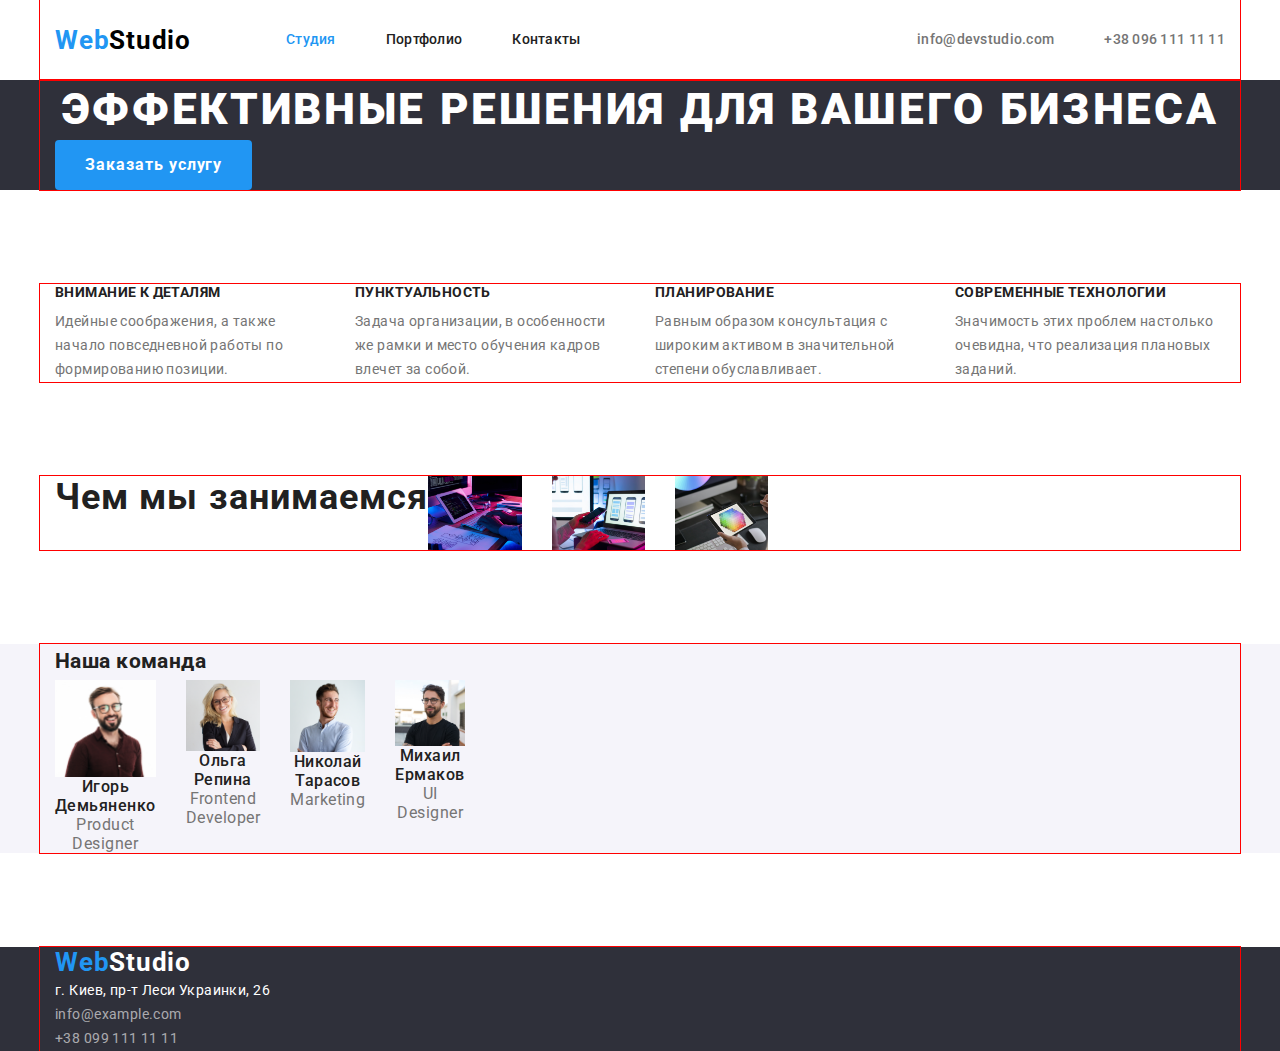
==== commit d24d97b9: "save" ====
--- a/index.html
+++ b/index.html
@@ -59,7 +59,7 @@
 <section class="benefits benefits-services section-distance">
     <div class="container">
     <h2 class="hidden">Преимущества</h2>
-    <ul class="list">
+    <ul class="list benefits-us">
     
         <li class="benefits-info">
         <h3 class="benefits-about">Внимание к деталям</h3>
--- a/css/styles.css
+++ b/css/styles.css
@@ -61,8 +61,8 @@
 /* Header section */
 
     .section-distance {
-        margin-top: 90px;
-        margin-bottom: 90px;
+        margin-top: 94px;
+        margin-bottom: 94px;
     }
 
 
@@ -276,9 +276,20 @@
         background-color: #188CE8;
     }
 
-     
+    .benefits-us {
+        display: flex;
+        justify-content: space-between;
+
+}
+
+    .benefits-info {
+        widows: 270px;
+        flex-basis: calc((100% - 90px) / 4);
+    }
+
 
     .benefits-about {
+            margin-bottom: 10px;
             font-weight: 700;
             font-size: 14px;
             line-height: 16px;
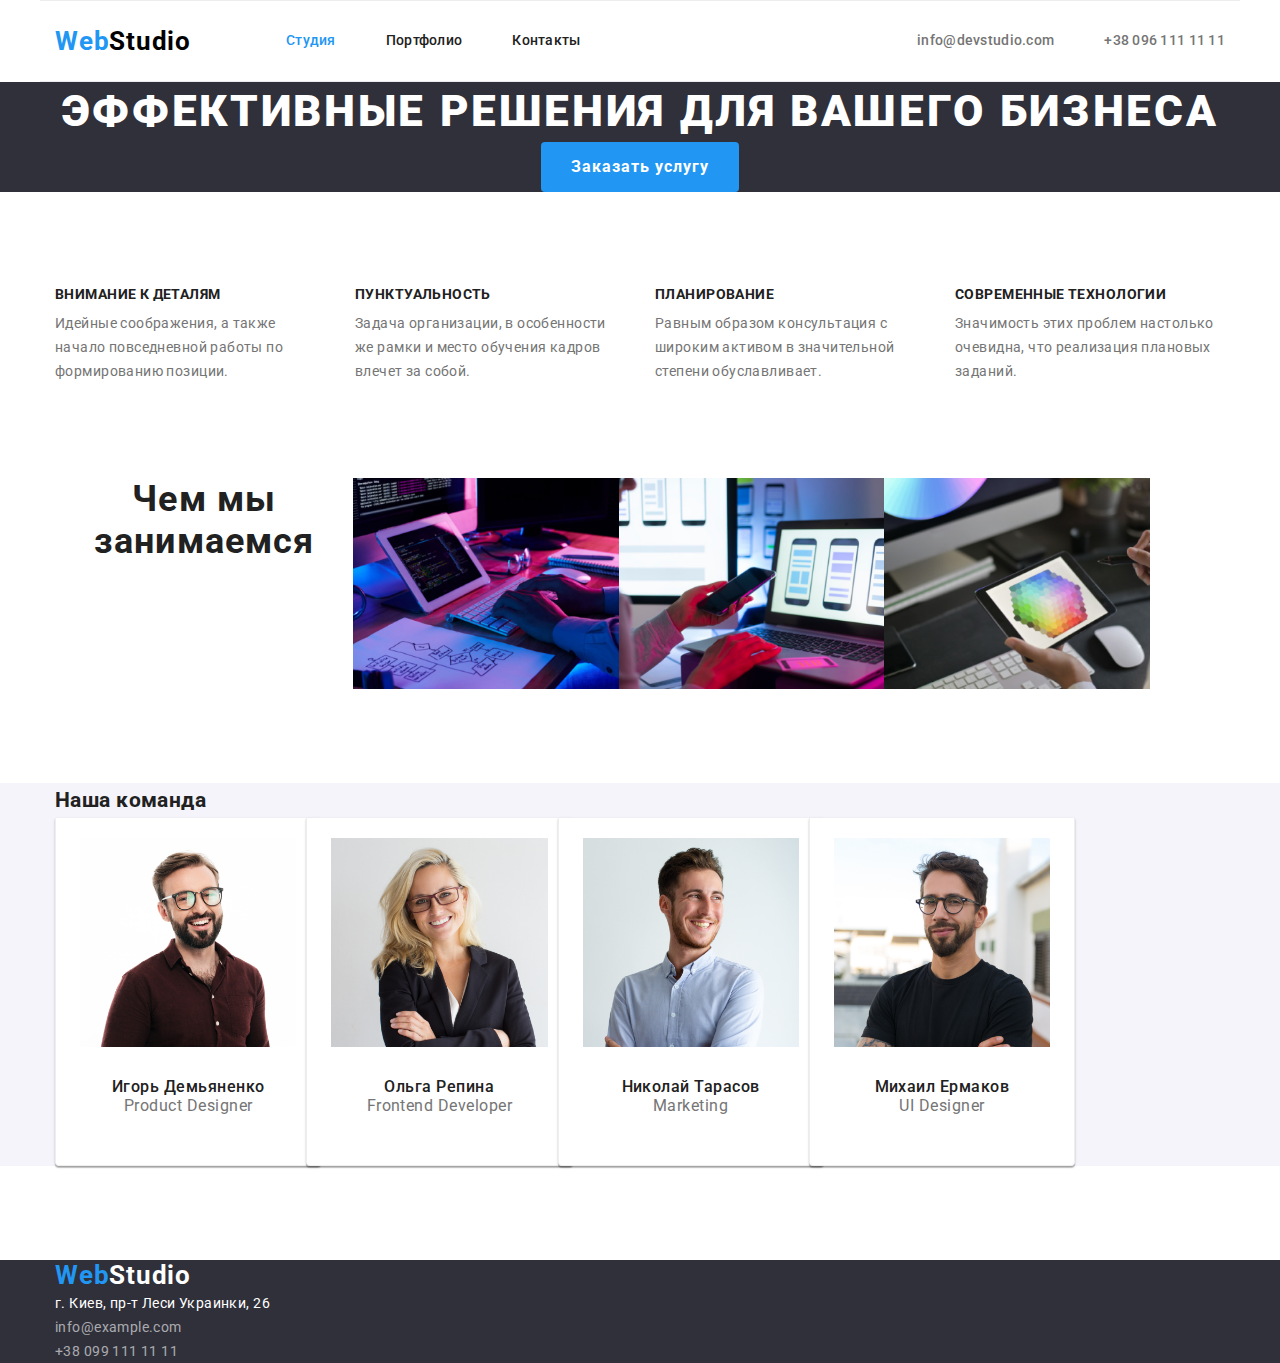
==== commit 8469a13d: "save index portfolio html" ====
--- a/index.html
+++ b/index.html
@@ -26,7 +26,7 @@
     <!--Шапка сайта-->
     
     <header class="header">
-        <div class="container header-container">
+        <div class="container header-container header-wrapper">
  <nav class="header-container">
      <a class="header-logo link" href="./index.html">Web<span class="logo">Studio</span></a>
 
@@ -112,29 +112,29 @@
     <div class="container">
     <h2 class="team-us">Наша команда</h2>
 
-    <ul class="list about-img">
-        <li class="team-item">
+    <ul class="list about-img card-set card-set-foto">
+        <li class="team-item card-set-item team-wrapper">
             <img class="team-img" src="./images/team1maket1.png" alt="мужчина в коричневой рубашке" width="270">
-        <h3 class="team-employees" >Игорь Демьяненко</h3>
-        <p class="place-work" lang="en">Product Designer</p>
+        <div class="cards"><h3 class="team-employees">Игорь Демьяненко</h3>
+        <p class="place-work" lang="en">Product Designer</p></div>
         </li>
 
-        <li class="team-item">
+        <li class="team-item card-set-item team-wrapper">
             <img class="team-img" src="./images/team2maket1.png" alt="женщина в очках" width="270">
-        <h3 class="team-employees" >Ольга Репина</h3>
-        <p class="place-work" lang="en">Frontend Developer</p>
+        <div class="cards"><h3 class="team-employees">Ольга Репина</h3>
+        <p class="place-work" lang="en">Frontend Developer</p></div>
         </li>
 
-        <li class="team-item">
+        <li class="team-item card-set-item team-wrapper">
             <img class="team-img" src="./images/team3maket1.png" alt="мужчина в светлой рубашке" width="270">
-        <h3 class="team-employees" >Николай Тарасов</h3>
-        <p class="place-work" lang="en">Marketing</p>
+        <div class="cards"><h3 class="team-employees">Николай Тарасов</h3>
+        <p class="place-work" lang="en">Marketing</p></div>
         </li>
 
-        <li class="team-item">
+        <li class="team-item card-set-item team-wrapper">
             <img class="team-img" src="./images/team4maket1.png" alt="мужчина в черной футболке" width="270">
-        <h3 class="team-employees" >Михаил Ермаков</h3>
-         <p class="place-work" lang="en">UI Designer</p>
+        <div class="cards"><h3 class="team-employees">Михаил Ермаков</h3>
+        <p class="place-work" lang="en">UI Designer</p></div>
     </li>
     </ul>
     </div>
--- a/css/styles.css
+++ b/css/styles.css
@@ -14,8 +14,11 @@
     /* bg-colors */
 
     /* others */
-}
-
+
+    --items: 3;
+    --indent: 30px;
+
+}
 
 
 body {
@@ -42,6 +45,32 @@
     height: auto;
 }
 
+/* Сітка із застосуванням flex-box */
+
+ .card-set {
+     display: flex;
+     flex-wrap: wrap;
+     margin-right: calc(-1 * var(--indent) / 2);
+    
+
+ }
+
+ 
+    .card-set-foto {
+        --items: 4;
+    }
+
+ .card-set-item {
+     display: block;
+     flex-basis: calc((100% - var(--indent) * var(--items)) / var(--items));
+     max-width: 100%;
+     height: auto;
+    border-radius: 4px;
+        border: 0p
+    
+
+ }
+
 
 /* common styles start */
     .link {
@@ -74,7 +103,7 @@
     margin-left: auto;
     margin-right: auto;
 
-    outline: 1px solid red;
+
 
 }
 
@@ -173,6 +202,11 @@
     }
 
     .btn {
+        border-radius: 4px;
+
+    }
+
+    .btn-info {
         border-radius: 4px;
     }
 
@@ -210,9 +244,15 @@
 
 
         button {
+            display:flex;
+            align-items: center;
+            text-align: center;
+            margin: 0 auto;
             cursor: pointer;
             border: none;
     }
+
+
     .button-list.current,
     .button-list:hover,
     .button-list:focus {
@@ -223,23 +263,69 @@
 
     .about-img {
         display: flex;
-        width: 370px;
-        
-        
-
-    }
-
-    .card-img:not(:last-child),
+            flex-wrap: wrap;
+            margin-right: calc(-1 * var(--indent) / 2);
+        
+    }
+    
+
+    .card-img {
+        display: block;
+            flex-basis: calc((100% - var(--indent) * var(--items)) / var(--items));
+            max-width: 100%;
+            height: auto;
+       
+    
+    }
+
+
+    .team-wrapper {
+        padding: 20px 24px;
+        background: #FFFFFF;
+        border: 1px solid #EEEEEE;
+        border-top: none;
+    }
+
+    .header-wrapper {
+        border:1px solid #ECECEC;
+        border-left: none;
+        border-right: none;
+    }
+
+    .team-wrapper {
+
+        background: #FFFFFF;
+            box-shadow: 0px 1px 3px rgba(0, 0, 0, 0.12), 0px 1px 1px rgba(0, 0, 0, 0.14), 0px 2px 1px rgba(0, 0, 0, 0.2);
+            border-radius: 0px 0px 4px 4px;
+            margin-right: 30px;
+    }
+
+
+
+    .cards {
+        padding: 30px 30px;
+    }
+    /* .card-img:last-child,
     .card-img:nth-child(3n) {
-        margin-right: 30px;
-        
-
-    }
+        margin: 0;
+    } */
+
+
+        .team-img {
+            display:block;
+            max-width:100%;
+            height: auto;
+        }
+
    
     .team-item:not(:last-child) {
-        margin-right: 30px;
+        margin-right: -15px;
         width: 270px;
     }
+
+    /* .team-item:last-child {
+        margin: 0;
+    } */
     
 
     .card-title {
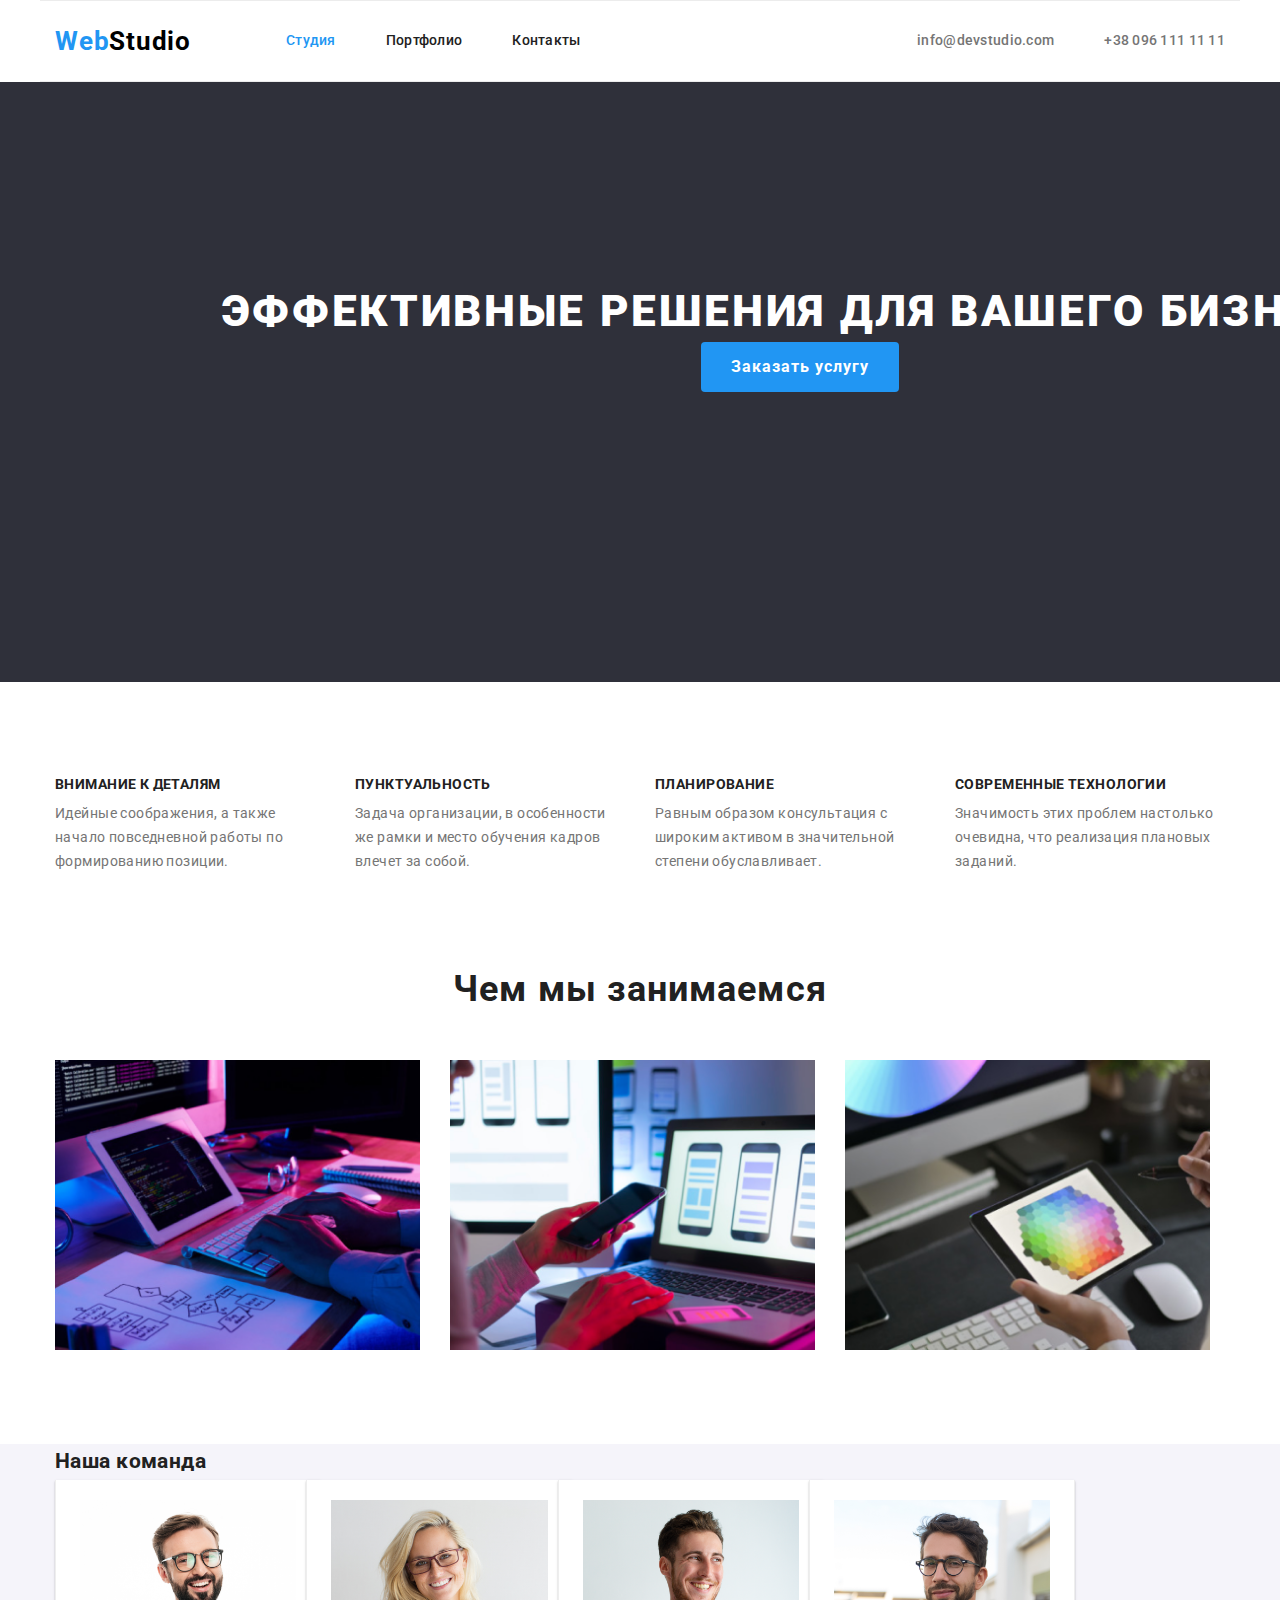
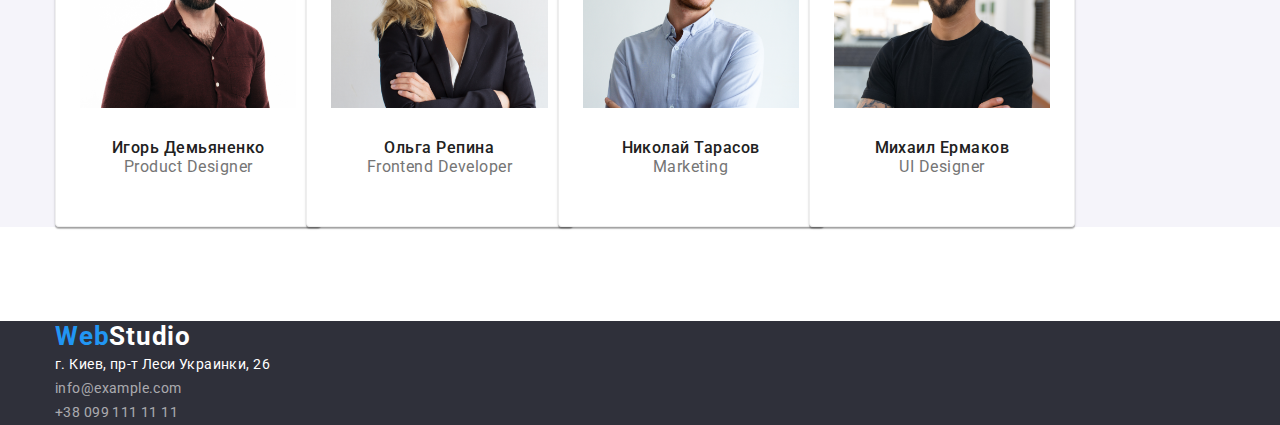
==== commit 8b47a839: "save" ====
--- a/index.html
+++ b/index.html
@@ -89,7 +89,7 @@
 
 <!--Чем занимаются-->
 <section class="about section-distance">
-    <div class="container about-container">
+    <div class="container">
     <h2 class="about-us">Чем мы занимаемся</h2>
 
 <ul class="list about-img"> 
--- a/css/styles.css
+++ b/css/styles.css
@@ -103,13 +103,8 @@
     margin-left: auto;
     margin-right: auto;
 
-
-
-}
-
-.about-container {
-    display: flex;
-}
+}
+
 
 
 .link {
@@ -193,12 +188,34 @@
 
 
 /* Hero section */
+
     .hero {
+
+        padding-top: 200px;
+        padding-bottom: 280px;
+        width: 1600px;
+        height: 600px;
         background-color: var(--bg-color);
+        
     }
 
     .hidden {
         display: none;
+        
+    }
+
+    .button-item {
+        margin-right: 8px;
+        margin-top: 98px;
+    }
+
+
+    .button-portfolio {
+       display: flex;
+       justify-content: center;
+       margin-bottom: 34px;
+       
+
     }
 
     .btn {
@@ -274,6 +291,7 @@
             flex-basis: calc((100% - var(--indent) * var(--items)) / var(--items));
             max-width: 100%;
             height: auto;
+            margin-right: 30px;;
        
     
     }
@@ -293,11 +311,10 @@
     }
 
     .team-wrapper {
-
         background: #FFFFFF;
-            box-shadow: 0px 1px 3px rgba(0, 0, 0, 0.12), 0px 1px 1px rgba(0, 0, 0, 0.14), 0px 2px 1px rgba(0, 0, 0, 0.2);
-            border-radius: 0px 0px 4px 4px;
-            margin-right: 30px;
+        box-shadow: 0px 1px 3px rgba(0, 0, 0, 0.12), 0px 1px 1px rgba(0, 0, 0, 0.14), 0px 2px 1px rgba(0, 0, 0, 0.2);
+        border-radius: 0px 0px 4px 4px;
+        margin-right: 30px;
     }
 
 
@@ -322,6 +339,9 @@
         margin-right: -15px;
         width: 270px;
     }
+
+   
+
 
     /* .team-item:last-child {
         margin: 0;
@@ -400,6 +420,7 @@
             text-align: center;
             letter-spacing: 0.03em;
             color: var(--main-color-btn);
+            margin-bottom: 50px;
     }
   
 
